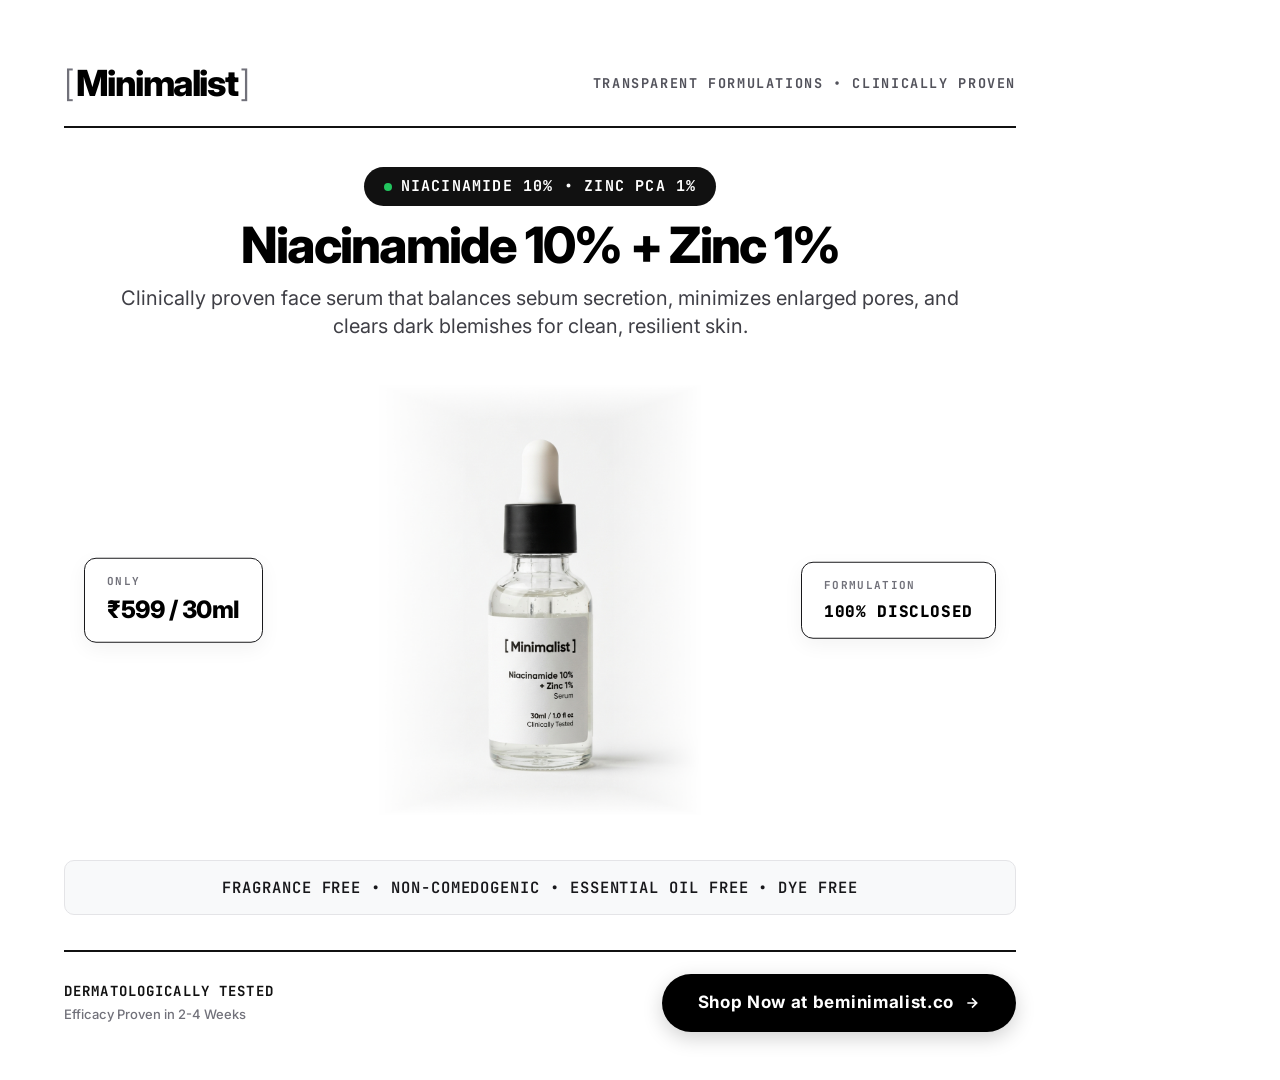
==== templates/export.html @ f6e40dea "feat: Minimalist Ad Creative Studio - Part A - Flask backend with product presets and template-based" ====
<!DOCTYPE html>
<html lang="en">
<head>
  <meta charset="UTF-8">
  <meta name="viewport" content="width=1080, height=1080, initial-scale=1.0">
  <title>Minimalist 1080x1080 Ad Canvas</title>
  <link rel="preconnect" href="https://fonts.googleapis.com">
  <link rel="preconnect" href="https://fonts.gstatic.com" crossorigin>
  <link href="https://fonts.googleapis.com/css2?family=Inter:wght@300;400;500;600;700;800;900&family=JetBrains+Mono:wght@400;500;600;700&display=swap" rel="stylesheet">
  <link rel="stylesheet" href="/static/css/style.css">
  <style>
    html, body {
      margin: 0;
      padding: 0;
      width: 1080px;
      height: 1080px;
      background: #ffffff !important;
      overflow: hidden;
    }
    .ad-creative-wrapper {
      transform: none !important;
      box-shadow: none !important;
      width: 1080px !important;
      height: 1080px !important;
    }
    .ad-creative {
      width: 1080px !important;
      height: 1080px !important;
      position: relative !important;
      box-shadow: none !important;
    }
  </style>
</head>
<body>
  <div class="ad-creative-wrapper">
    <div class="ad-creative" id="ad-creative">
      
      <!-- 1. Brand Header -->
      <header class="ad-top-bar">
        <div class="ad-brand-row">
          <div class="ad-brand-mark">
            <span class="ad-bracket">[</span>
            <span class="ad-name">Minimalist</span>
            <span class="ad-bracket">]</span>
          </div>
          <div class="ad-tagline">
            TRANSPARENT FORMULATIONS &bull; CLINICALLY PROVEN
          </div>
        </div>
        <div class="ad-rule-line"></div>
      </header>

      <!-- 2. Messaging Block -->
      <div class="ad-messaging-block">
        <div class="ad-active-badge">
          <span class="badge-accent-dot"></span>
          <span id="ad-active-text">Niacinamide 10% • Zinc PCA 1%</span>
        </div>

        <h1 class="ad-headline-text" id="ad-headline-text">
          Niacinamide 10% + Zinc 1%
        </h1>

        <p class="ad-description-text" id="ad-description-text">
          Clinically proven face serum that balances sebum secretion, minimizes enlarged pores, and clears dark blemishes for clean, resilient skin.
        </p>
      </div>

      <!-- 3. Centered Hero Product Section -->
      <div class="ad-hero-container">
        <div class="ad-price-pill">
          <span class="price-prefix">ONLY</span>
          <span class="price-amount" id="ad-price-text">₹599 / 30ml</span>
        </div>

        <div class="ad-bottle-wrapper">
          <div class="ad-contact-shadow"></div>
          <img id="ad-product-img" 
               src="/static/images/niacinamide.png" 
               alt="Minimalist Serum">
        </div>

        <div class="ad-purity-pill">
          <span class="purity-prefix">FORMULATION</span>
          <span class="purity-title">100% DISCLOSED</span>
        </div>
      </div>

      <!-- 4. Free-From Claims Clinical Banner -->
      <div class="ad-claims-strip" id="ad-claims-strip">
        <span id="ad-claims-text">Fragrance Free • Non-Comedogenic • Essential Oil Free • Dye Free</span>
      </div>

      <!-- 5. Bottom Footer & CTA Row -->
      <footer class="ad-bottom-bar">
        <div class="ad-footer-left">
          <span class="ad-cert-text">DERMATOLOGICALLY TESTED</span>
          <span class="ad-cert-sub">Efficacy Proven in 2-4 Weeks</span>
        </div>

        <div class="ad-cta-button" id="ad-cta-btn">
          <span id="ad-cta-text">Shop Now at beminimalist.co</span>
          <svg width="16" height="16" viewBox="0 0 24 24" fill="none" stroke="currentColor" stroke-width="2.5"><path d="M5 12h14M12 5l7 7-7 7"/></svg>
        </div>
      </footer>

    </div>
  </div>
</body>
</html>
---- static/css/style.css ----
/* ==========================================================================
   Minimalist Ad Creative Studio - Precision Design System
   ========================================================================== */

:root {
  --bg-dark: #0c0d0e;
  --panel-bg: #141518;
  --card-bg: #1c1e22;
  --border-subtle: #2b2e35;
  --border-focus: #ffffff;
  --text-main: #f3f4f6;
  --text-muted: #9ca3af;
  --text-dim: #6b7280;
  
  --brand-highlight: #22c55e;
  --font-sans: 'Inter', -apple-system, BlinkMacSystemFont, "Segoe UI", Roboto, sans-serif;
  --font-mono: 'JetBrains Mono', monospace;
  
  --radius-sm: 4px;
  --radius-md: 8px;
  --radius-pill: 9999px;
}

* {
  box-sizing: border-box;
  margin: 0;
  padding: 0;
}

body {
  font-family: var(--font-sans);
  background-color: var(--bg-dark);
  color: var(--text-main);
  line-height: 1.5;
  -webkit-font-smoothing: antialiased;
  min-height: 100vh;
}

/* Layout */
.app-layout {
  display: flex;
  flex-direction: column;
  height: 100vh;
  overflow: hidden;
}

/* Top App Header */
.app-header {
  height: 56px;
  background-color: var(--panel-bg);
  border-bottom: 1px solid var(--border-subtle);
  display: flex;
  align-items: center;
  justify-content: space-between;
  padding: 0 24px;
  flex-shrink: 0;
}

.brand-badge {
  display: flex;
  align-items: center;
  gap: 6px;
}

.brand-bracket {
  font-weight: 300;
  font-size: 1.2rem;
  color: var(--text-muted);
}

.brand-title {
  font-weight: 700;
  font-size: 1.1rem;
  letter-spacing: -0.03em;
  color: #ffffff;
}

.app-tag {
  font-family: var(--font-mono);
  font-size: 0.7rem;
  background: var(--card-bg);
  padding: 3px 8px;
  border-radius: var(--radius-sm);
  color: var(--text-muted);
  letter-spacing: 0.05em;
  margin-left: 12px;
  border: 1px solid var(--border-subtle);
}

.header-status {
  display: flex;
  align-items: center;
  gap: 8px;
  font-size: 0.8rem;
  color: var(--text-muted);
  font-family: var(--font-mono);
}

.status-indicator {
  width: 7px;
  height: 7px;
  background-color: var(--brand-highlight);
  border-radius: 50%;
  box-shadow: 0 0 8px rgba(34, 197, 94, 0.7);
}

/* Workspace Grid */
.workspace {
  display: flex;
  flex: 1;
  height: calc(100vh - 56px);
  overflow: hidden;
}

/* Control Panel */
.control-panel {
  width: 440px;
  background-color: var(--panel-bg);
  border-right: 1px solid var(--border-subtle);
  display: flex;
  flex-direction: column;
  padding: 22px;
  overflow-y: auto;
  flex-shrink: 0;
}

.panel-header h2 {
  font-size: 1.15rem;
  font-weight: 600;
  color: #ffffff;
}

.panel-subtitle {
  font-size: 0.8rem;
  color: var(--text-muted);
  margin-top: 3px;
  margin-bottom: 16px;
}

/* Preset Chips */
.preset-section {
  margin-bottom: 16px;
  padding-bottom: 14px;
  border-bottom: 1px solid var(--border-subtle);
}

.section-label {
  display: block;
  font-family: var(--font-mono);
  font-size: 0.7rem;
  text-transform: uppercase;
  color: var(--text-muted);
  letter-spacing: 0.06em;
  margin-bottom: 8px;
}

.preset-chips {
  display: flex;
  flex-wrap: wrap;
  gap: 6px;
}

.preset-chip {
  background-color: var(--card-bg);
  border: 1px solid var(--border-subtle);
  color: var(--text-main);
  padding: 6px 10px;
  border-radius: var(--radius-sm);
  font-size: 0.76rem;
  cursor: pointer;
  transition: all 0.15s ease;
}

.preset-chip:hover {
  background-color: #272a30;
  border-color: var(--text-muted);
}

.preset-chip.active {
  background-color: #ffffff;
  color: #000000;
  border-color: #ffffff;
  font-weight: 600;
}

/* Form Styles */
.ad-form {
  display: flex;
  flex-direction: column;
  gap: 13px;
}

.form-group {
  display: flex;
  flex-direction: column;
  gap: 5px;
}

.form-row {
  display: flex;
  gap: 10px;
}

.flex-1 { flex: 1; }
.width-price { width: 130px; }

.form-group label {
  font-size: 0.76rem;
  font-weight: 500;
  color: var(--text-muted);
  display: flex;
  justify-content: space-between;
  align-items: center;
}

.badge-hint {
  font-family: var(--font-mono);
  font-size: 0.68rem;
  color: #9ca3af;
}

.form-group input,
.form-group textarea {
  background-color: var(--card-bg);
  border: 1px solid var(--border-subtle);
  border-radius: var(--radius-sm);
  padding: 9px 11px;
  color: var(--text-main);
  font-size: 0.84rem;
  font-family: var(--font-sans);
  transition: border-color 0.15s ease;
}

.form-group input:focus,
.form-group textarea:focus {
  outline: none;
  border-color: var(--border-focus);
}

.image-input-container {
  display: flex;
  gap: 8px;
}

.image-input-container input {
  flex: 1;
}

.file-upload-btn {
  display: inline-flex;
  align-items: center;
  gap: 5px;
  background-color: var(--card-bg);
  border: 1px solid var(--border-subtle);
  padding: 0 12px;
  border-radius: var(--radius-sm);
  cursor: pointer;
  font-size: 0.75rem;
  color: var(--text-main);
  transition: all 0.15s ease;
}

.file-upload-btn:hover {
  background-color: #272a30;
  border-color: var(--text-muted);
}

/* Actions */
.form-actions {
  display: flex;
  gap: 8px;
  margin-top: 6px;
}

.btn {
  display: inline-flex;
  align-items: center;
  justify-content: center;
  gap: 6px;
  padding: 10px 16px;
  font-size: 0.82rem;
  font-weight: 600;
  border-radius: var(--radius-sm);
  cursor: pointer;
  border: 1px solid transparent;
  transition: all 0.15s ease;
}

.btn-primary {
  background-color: #ffffff;
  color: #000000;
  flex: 1;
}

.btn-primary:hover {
  background-color: #e5e7eb;
}

.btn-secondary {
  background-color: transparent;
  border-color: var(--border-subtle);
  color: var(--text-muted);
}

.btn-secondary:hover {
  background-color: var(--card-bg);
  color: var(--text-main);
}

.btn-export {
  background-color: #ffffff;
  color: #000000;
  border: none;
  font-weight: 600;
}

.btn-export:hover {
  background-color: #e5e7eb;
}

/* Right Panel */
.preview-panel {
  flex: 1;
  display: flex;
  flex-direction: column;
  background-color: #08080a;
  overflow: hidden;
}

.preview-header {
  height: 52px;
  padding: 0 24px;
  display: flex;
  align-items: center;
  justify-content: space-between;
  border-bottom: 1px solid var(--border-subtle);
  background-color: var(--panel-bg);
}

.preview-title-wrap {
  display: flex;
  align-items: center;
  gap: 10px;
}

.preview-title-wrap h2 {
  font-size: 0.92rem;
  font-weight: 600;
  color: #ffffff;
}

.resolution-badge {
  font-family: var(--font-mono);
  font-size: 0.68rem;
  background-color: rgba(255, 255, 255, 0.08);
  padding: 2px 7px;
  border-radius: var(--radius-sm);
  color: var(--text-muted);
  letter-spacing: 0.05em;
}

.canvas-viewport {
  flex: 1;
  display: flex;
  align-items: center;
  justify-content: center;
  padding: 24px;
  background-color: #070809;
  overflow: hidden;
  position: relative;
}

.preview-footer-info {
  height: 34px;
  display: flex;
  align-items: center;
  justify-content: center;
  background-color: var(--panel-bg);
  border-top: 1px solid var(--border-subtle);
  font-size: 0.7rem;
  color: var(--text-dim);
  font-family: var(--font-mono);
}

/* ==========================================================================
   1080x1080 Native Ad Creative Container
   Exact 1:1 true square, pure white canvas, zero dead space, centered hierarchy
   ========================================================================== */

.ad-creative-wrapper {
  width: 1080px;
  height: 1080px;
  position: relative;
  transform-origin: center center;
  flex-shrink: 0;
  box-shadow: 0 30px 70px rgba(0, 0, 0, 0.9);
}

.ad-creative {
  width: 1080px;
  height: 1080px;
  position: absolute;
  top: 0;
  left: 0;
  background-color: #ffffff !important;
  color: #111111;
  padding: 56px 64px 48px 64px;
  display: flex;
  flex-direction: column;
  justify-content: space-between;
  align-items: center;
  box-sizing: border-box;
  overflow: hidden;
  font-family: var(--font-sans);
}

/* 1. Brand Header */
.ad-top-bar {
  width: 100%;
  display: flex;
  flex-direction: column;
  gap: 16px;
  flex-shrink: 0;
}

.ad-brand-row {
  display: flex;
  align-items: center;
  justify-content: space-between;
  width: 100%;
}

.ad-brand-mark {
  font-size: 36px;
  font-weight: 800;
  letter-spacing: -0.04em;
  color: #000000;
  display: flex;
  align-items: center;
  gap: 3px;
}

.ad-bracket {
  font-weight: 300;
  color: #71717a;
}

.ad-tagline {
  font-family: var(--font-mono);
  font-size: 13.5px;
  font-weight: 700;
  letter-spacing: 0.12em;
  color: #52525b;
}

.ad-rule-line {
  width: 100%;
  height: 2px;
  background-color: #111111;
}

/* 2. Messaging Block (Headline, Ingredient, Supporting text) */
.ad-messaging-block {
  width: 100%;
  display: flex;
  flex-direction: column;
  align-items: center;
  text-align: center;
  gap: 12px;
  max-width: 940px;
  margin-top: 4px;
  flex-shrink: 0;
}

.ad-active-badge {
  display: inline-flex;
  align-items: center;
  gap: 9px;
  background-color: #111111;
  color: #ffffff;
  padding: 8px 20px;
  border-radius: var(--radius-pill);
  font-family: var(--font-mono);
  font-size: 15px;
  font-weight: 700;
  letter-spacing: 0.08em;
  text-transform: uppercase;
}

.badge-accent-dot {
  width: 8px;
  height: 8px;
  border-radius: 50%;
  background-color: #22c55e;
}

.ad-headline-text {
  font-size: 50px;
  font-weight: 800;
  line-height: 1.08;
  letter-spacing: -0.035em;
  color: #000000;
  word-break: break-word;
  max-width: 920px;
}

.ad-description-text {
  font-size: 20px;
  line-height: 1.42;
  color: #3f3f46;
  max-width: 860px;
  font-weight: 400;
}

/* 3. Hero Product Container (Centered with Bottle & Badges) */
.ad-hero-container {
  width: 100%;
  height: 440px;
  position: relative;
  display: flex;
  align-items: center;
  justify-content: center;
  margin: 4px 0;
  flex-shrink: 0;
}

.ad-bottle-wrapper {
  position: relative;
  height: 100%;
  display: flex;
  align-items: center;
  justify-content: center;
  z-index: 2;
}

#ad-product-img {
  max-height: 430px;
  width: auto;
  object-fit: contain;
  mix-blend-mode: multiply;
  position: relative;
  z-index: 2;
}

.ad-contact-shadow {
  display: none;
}

/* Flanking Badges (Balanced & Centered with Bottle) */
.ad-price-pill {
  position: absolute;
  left: 20px;
  top: 50%;
  transform: translateY(-50%);
  display: flex;
  flex-direction: column;
  align-items: flex-start;
  background: #ffffff;
  border: 1.5px solid #18181b;
  padding: 14px 22px;
  border-radius: 12px;
  box-shadow: 0 6px 20px rgba(0, 0, 0, 0.05);
  z-index: 3;
}

.price-prefix {
  font-family: var(--font-mono);
  font-size: 11px;
  font-weight: 700;
  letter-spacing: 0.12em;
  color: #71717a;
}

.price-amount {
  font-size: 24px;
  font-weight: 800;
  letter-spacing: -0.02em;
  color: #000000;
  margin-top: 2px;
}

.ad-purity-pill {
  position: absolute;
  right: 20px;
  top: 50%;
  transform: translateY(-50%);
  display: flex;
  flex-direction: column;
  align-items: flex-start;
  background: #ffffff;
  border: 1.5px solid #18181b;
  padding: 14px 22px;
  border-radius: 12px;
  box-shadow: 0 6px 20px rgba(0, 0, 0, 0.05);
  z-index: 3;
}

.purity-prefix {
  font-family: var(--font-mono);
  font-size: 11px;
  font-weight: 700;
  letter-spacing: 0.12em;
  color: #71717a;
}

.purity-title {
  font-family: var(--font-mono);
  font-size: 16px;
  font-weight: 800;
  letter-spacing: 0.04em;
  color: #000000;
  margin-top: 6px;
}

/* 4. Free-From Claims Strip */
.ad-claims-strip {
  width: 100%;
  background-color: #f8f9fa;
  border: 1.5px solid #e4e4e7;
  border-radius: 10px;
  padding: 15px 28px;
  display: flex;
  align-items: center;
  justify-content: center;
  text-align: center;
  font-family: var(--font-mono);
  font-size: 15.5px;
  font-weight: 600;
  letter-spacing: 0.06em;
  color: #18181b;
  text-transform: uppercase;
  flex-shrink: 0;
}

/* 5. Bottom Footer & CTA Row */
.ad-bottom-bar {
  width: 100%;
  display: flex;
  align-items: center;
  justify-content: space-between;
  border-top: 2px solid #111111;
  padding-top: 22px;
  flex-shrink: 0;
}

.ad-footer-left {
  display: flex;
  flex-direction: column;
  gap: 3px;
}

.ad-cert-text {
  font-family: var(--font-mono);
  font-size: 14px;
  font-weight: 700;
  letter-spacing: 0.08em;
  color: #111111;
}

.ad-cert-sub {
  font-size: 13px;
  color: #71717a;
  font-weight: 500;
}

.ad-cta-button {
  background-color: #000000;
  color: #ffffff;
  padding: 16px 36px;
  border-radius: var(--radius-pill);
  font-weight: 700;
  font-size: 17px;
  letter-spacing: 0.04em;
  display: inline-flex;
  align-items: center;
  gap: 10px;
  box-shadow: 0 6px 20px rgba(0, 0, 0, 0.18);
}
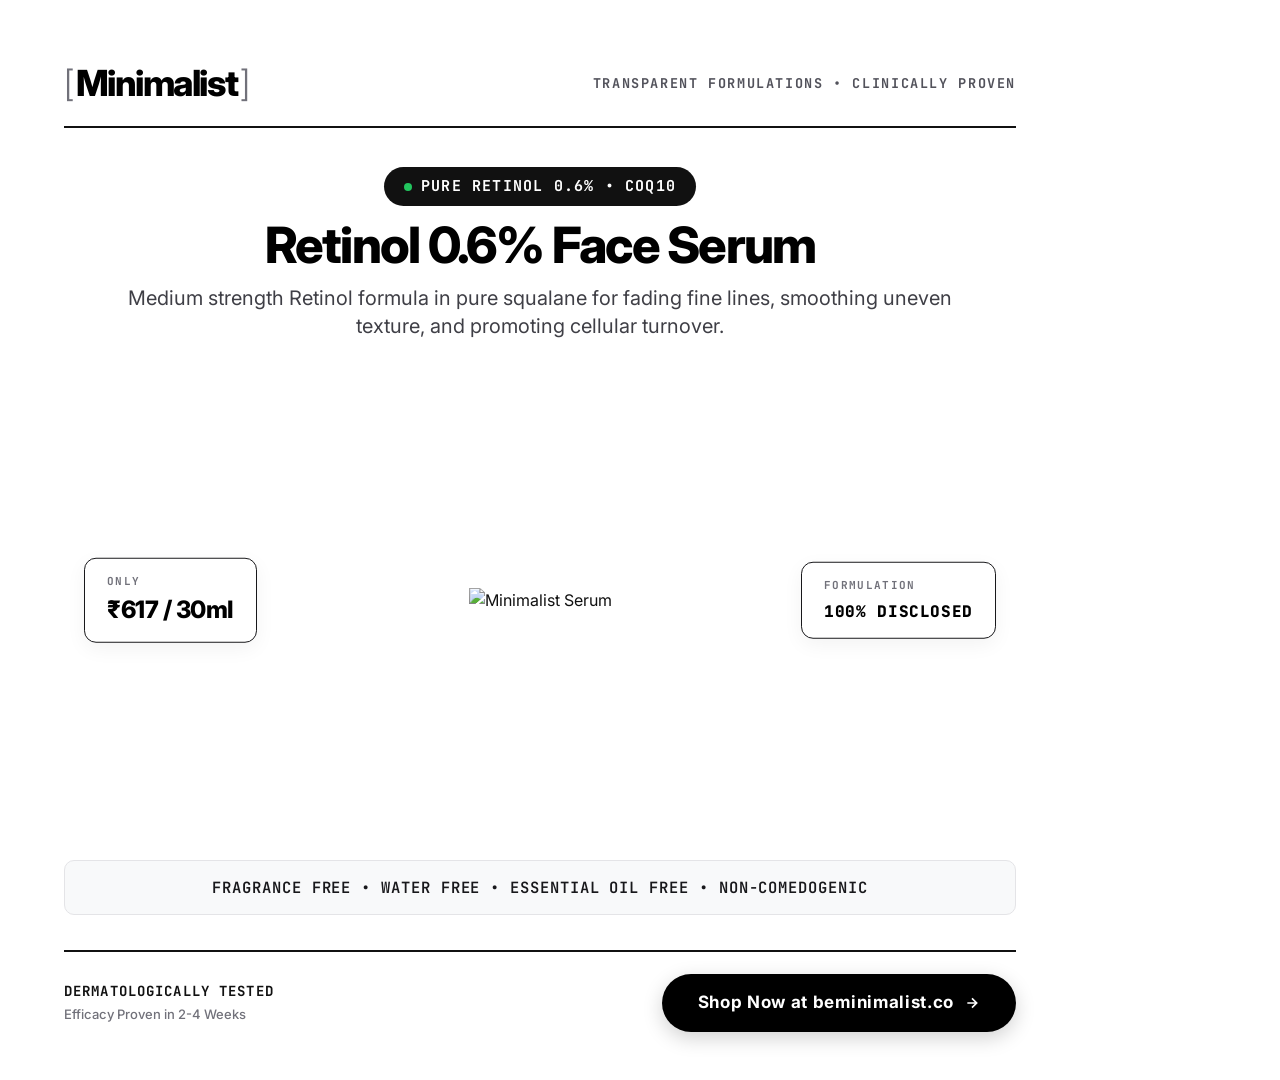
==== commit 085e5aae: "feat: make product URL primary input with server-side beminimalist.co fetch, manual fallback, and er" ====
--- a/templates/export.html
+++ b/templates/export.html
@@ -54,15 +54,15 @@
       <div class="ad-messaging-block">
         <div class="ad-active-badge">
           <span class="badge-accent-dot"></span>
-          <span id="ad-active-text">Niacinamide 10% • Zinc PCA 1%</span>
+          <span id="ad-active-text">Pure Retinol 0.6% • CoQ10</span>
         </div>
 
         <h1 class="ad-headline-text" id="ad-headline-text">
-          Niacinamide 10% + Zinc 1%
+          Retinol 0.6% Face Serum
         </h1>
 
         <p class="ad-description-text" id="ad-description-text">
-          Clinically proven face serum that balances sebum secretion, minimizes enlarged pores, and clears dark blemishes for clean, resilient skin.
+          Medium strength Retinol formula in pure squalane for fading fine lines, smoothing uneven texture, and promoting cellular turnover.
         </p>
       </div>
 
@@ -70,14 +70,15 @@
       <div class="ad-hero-container">
         <div class="ad-price-pill">
           <span class="price-prefix">ONLY</span>
-          <span class="price-amount" id="ad-price-text">₹599 / 30ml</span>
+          <span class="price-amount" id="ad-price-text">₹617 / 30ml</span>
         </div>
 
         <div class="ad-bottle-wrapper">
           <div class="ad-contact-shadow"></div>
           <img id="ad-product-img" 
-               src="/static/images/niacinamide.png" 
-               alt="Minimalist Serum">
+               src="https://cdn.shopify.com/s/files/1/0410/9608/5665/files/Retinol_06_New.png?v=1721398129" 
+               alt="Minimalist Serum"
+               crossorigin="anonymous">
         </div>
 
         <div class="ad-purity-pill">
@@ -88,7 +89,7 @@
 
       <!-- 4. Free-From Claims Clinical Banner -->
       <div class="ad-claims-strip" id="ad-claims-strip">
-        <span id="ad-claims-text">Fragrance Free • Non-Comedogenic • Essential Oil Free • Dye Free</span>
+        <span id="ad-claims-text">Fragrance Free • Water Free • Essential Oil Free • Non-Comedogenic</span>
       </div>
 
       <!-- 5. Bottom Footer & CTA Row -->
--- a/static/css/style.css
+++ b/static/css/style.css
@@ -137,21 +137,189 @@
   margin-bottom: 16px;
 }
 
+/* Primary URL Input Section */
+.url-primary-section {
+  background: #17191d;
+  border: 1px solid #333842;
+  border-radius: var(--radius-md);
+  padding: 14px;
+  margin-bottom: 18px;
+}
+
+.primary-tag-row {
+  display: flex;
+  justify-content: space-between;
+  align-items: center;
+  margin-bottom: 8px;
+}
+
+.badge-primary-input {
+  background: #ffffff;
+  color: #000000;
+  font-size: 0.65rem;
+  font-weight: 800;
+  font-family: var(--font-mono);
+  letter-spacing: 0.08em;
+  padding: 2px 7px;
+  border-radius: var(--radius-sm);
+}
+
+.url-subhint {
+  font-size: 0.7rem;
+  color: var(--text-dim);
+  font-family: var(--font-mono);
+}
+
+.url-label {
+  font-size: 0.78rem;
+  font-weight: 600;
+  color: #ffffff;
+  margin-bottom: 6px;
+  display: block;
+}
+
+.url-input-container {
+  display: flex;
+  gap: 8px;
+  align-items: center;
+  position: relative;
+}
+
+.url-icon {
+  position: absolute;
+  left: 10px;
+  color: var(--text-dim);
+  pointer-events: none;
+  display: flex;
+  align-items: center;
+}
+
+.url-text-input {
+  flex: 1;
+  padding: 9px 10px 9px 34px;
+  background: #0c0d0e;
+  border: 1px solid var(--border-subtle);
+  border-radius: var(--radius-sm);
+  color: #ffffff;
+  font-size: 0.8rem;
+  font-family: var(--font-mono);
+  outline: none;
+  transition: all 0.2s ease;
+}
+
+.url-text-input:focus {
+  border-color: #ffffff;
+  box-shadow: 0 0 0 1px #ffffff;
+}
+
+.btn-fetch {
+  background: #ffffff;
+  color: #000000;
+  border: 1px solid #ffffff;
+  border-radius: var(--radius-sm);
+  padding: 9px 14px;
+  font-size: 0.78rem;
+  font-weight: 600;
+  cursor: pointer;
+  display: flex;
+  align-items: center;
+  gap: 6px;
+  white-space: nowrap;
+  transition: all 0.15s ease;
+}
+
+.btn-fetch:hover {
+  background: #e5e7eb;
+  transform: translateY(-1px);
+}
+
+.btn-fetch:active {
+  transform: translateY(0);
+}
+
+.btn-fetch.loading {
+  opacity: 0.8;
+  cursor: wait;
+  pointer-events: none;
+}
+
+.fetch-spinner-icon {
+  display: none;
+  animation: spin 0.8s linear infinite;
+}
+
+.btn-fetch.loading .fetch-spinner-icon {
+  display: inline-block;
+}
+
+.btn-fetch.loading .fetch-normal-icon {
+  display: none;
+}
+
+@keyframes spin {
+  100% { transform: rotate(360deg); }
+}
+
+.fetch-status-banner {
+  margin-top: 10px;
+  padding: 10px 12px;
+  border-radius: var(--radius-sm);
+  font-size: 0.78rem;
+  line-height: 1.4;
+  animation: fadeIn 0.2s ease;
+}
+
+@keyframes fadeIn {
+  from { opacity: 0; transform: translateY(-3px); }
+  to { opacity: 1; transform: translateY(0); }
+}
+
+.fetch-status-banner.success {
+  background: rgba(34, 197, 94, 0.12);
+  border: 1px solid rgba(34, 197, 94, 0.4);
+  color: #86efac;
+}
+
+.fetch-status-banner.error {
+  background: rgba(239, 68, 68, 0.14);
+  border: 1px solid rgba(239, 68, 68, 0.45);
+  color: #fca5a5;
+}
+
+.fetch-status-banner.loading {
+  background: rgba(59, 130, 246, 0.12);
+  border: 1px solid rgba(59, 130, 246, 0.35);
+  color: #93c5fd;
+}
+
+.status-title {
+  font-weight: 600;
+  display: flex;
+  align-items: center;
+  gap: 6px;
+  margin-bottom: 2px;
+}
+
+.status-detail {
+  font-size: 0.72rem;
+  opacity: 0.9;
+}
+
 /* Preset Chips */
 .preset-section {
-  margin-bottom: 16px;
-  padding-bottom: 14px;
-  border-bottom: 1px solid var(--border-subtle);
+  margin-top: 12px;
+  padding-top: 10px;
+  border-top: 1px solid rgba(255, 255, 255, 0.08);
 }
 
 .section-label {
   display: block;
   font-family: var(--font-mono);
-  font-size: 0.7rem;
+  font-size: 0.68rem;
   text-transform: uppercase;
   color: var(--text-muted);
   letter-spacing: 0.06em;
-  margin-bottom: 8px;
+  margin-bottom: 7px;
 }
 
 .preset-chips {
@@ -164,9 +332,9 @@
   background-color: var(--card-bg);
   border: 1px solid var(--border-subtle);
   color: var(--text-main);
-  padding: 6px 10px;
-  border-radius: var(--radius-sm);
-  font-size: 0.76rem;
+  padding: 5px 9px;
+  border-radius: var(--radius-sm);
+  font-size: 0.72rem;
   cursor: pointer;
   transition: all 0.15s ease;
 }
@@ -181,6 +349,42 @@
   color: #000000;
   border-color: #ffffff;
   font-weight: 600;
+}
+
+/* Fallback Manual Section Header */
+.form-header-divider {
+  border-top: 1px solid var(--border-subtle);
+  padding-top: 14px;
+  margin-top: 6px;
+  margin-bottom: 12px;
+}
+
+.divider-title-row {
+  display: flex;
+  align-items: center;
+  justify-content: space-between;
+  margin-bottom: 3px;
+}
+
+.divider-title {
+  font-size: 0.95rem;
+  font-weight: 600;
+  color: #ffffff;
+}
+
+.divider-badge {
+  font-family: var(--font-mono);
+  font-size: 0.65rem;
+  color: var(--text-muted);
+  background: var(--card-bg);
+  padding: 2px 6px;
+  border-radius: var(--radius-sm);
+  border: 1px solid var(--border-subtle);
+}
+
+.divider-desc {
+  font-size: 0.74rem;
+  color: var(--text-muted);
 }
 
 /* Form Styles */
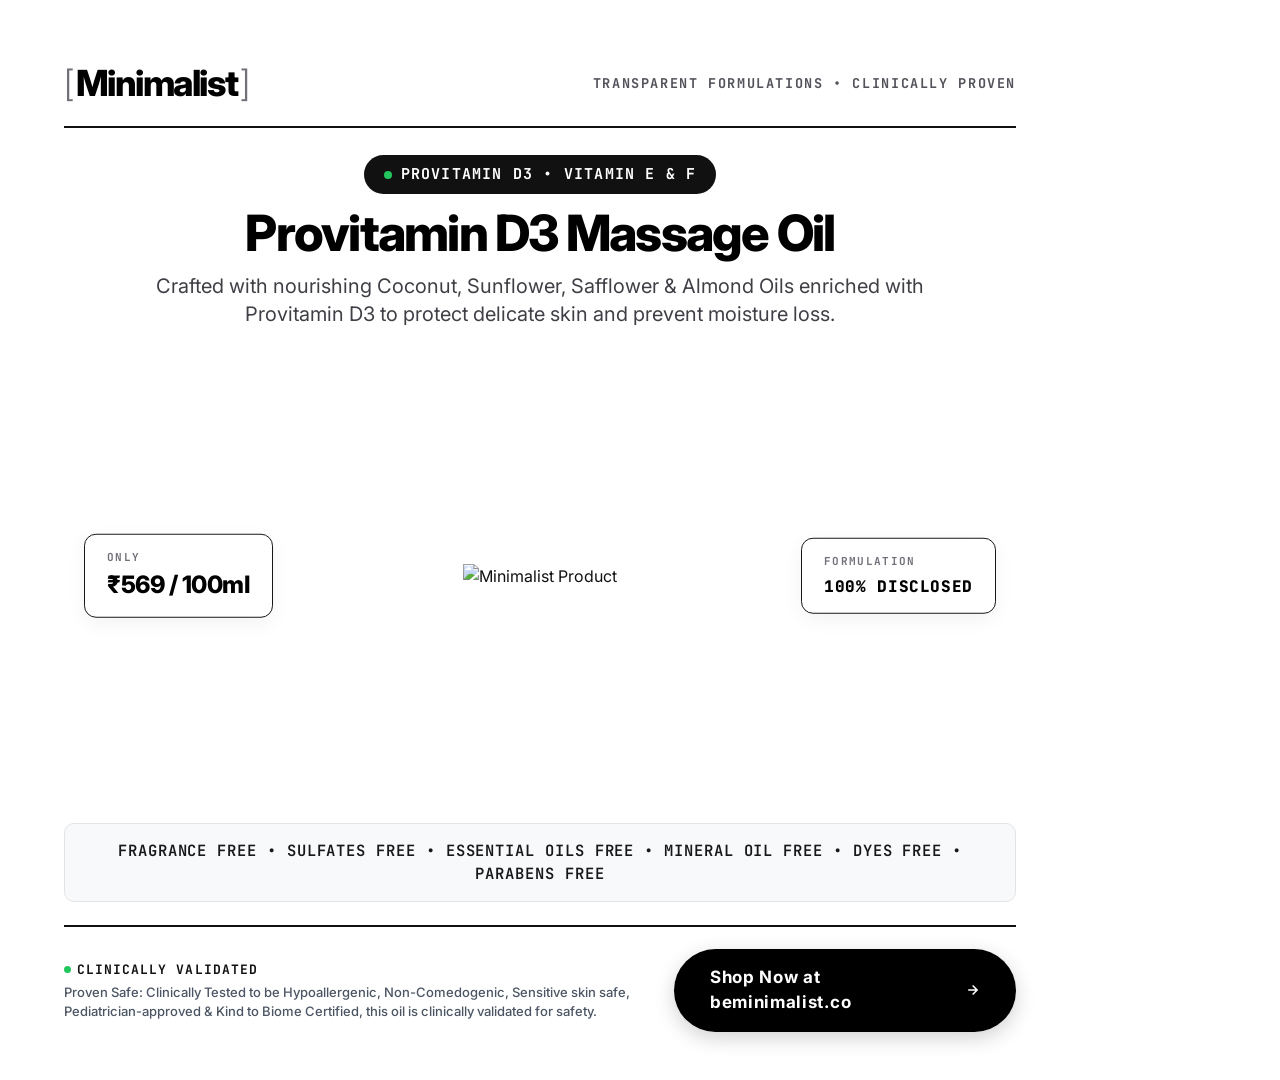
==== commit df3107de: "fix: dynamic free-from claims and clinical safety tested_for parsing from product page" ====
--- a/templates/export.html
+++ b/templates/export.html
@@ -54,15 +54,15 @@
       <div class="ad-messaging-block">
         <div class="ad-active-badge">
           <span class="badge-accent-dot"></span>
-          <span id="ad-active-text">Pure Retinol 0.6% • CoQ10</span>
+          <span id="ad-active-text">Provitamin D3 • Vitamin E & F</span>
         </div>
 
         <h1 class="ad-headline-text" id="ad-headline-text">
-          Retinol 0.6% Face Serum
+          Provitamin D3 Massage Oil
         </h1>
 
         <p class="ad-description-text" id="ad-description-text">
-          Medium strength Retinol formula in pure squalane for fading fine lines, smoothing uneven texture, and promoting cellular turnover.
+          Crafted with nourishing Coconut, Sunflower, Safflower & Almond Oils enriched with Provitamin D3 to protect delicate skin and prevent moisture loss.
         </p>
       </div>
 
@@ -70,14 +70,14 @@
       <div class="ad-hero-container">
         <div class="ad-price-pill">
           <span class="price-prefix">ONLY</span>
-          <span class="price-amount" id="ad-price-text">₹617 / 30ml</span>
+          <span class="price-amount" id="ad-price-text">₹569 / 100ml</span>
         </div>
 
         <div class="ad-bottle-wrapper">
           <div class="ad-contact-shadow"></div>
           <img id="ad-product-img" 
-               src="https://cdn.shopify.com/s/files/1/0410/9608/5665/files/Retinol_06_New.png?v=1721398129" 
-               alt="Minimalist Serum"
+               src="https://cdn.shopify.com/s/files/1/0410/9608/5665/files/MassageOilNew.png?v=1721398127" 
+               alt="Minimalist Product"
                crossorigin="anonymous">
         </div>
 
@@ -89,14 +89,19 @@
 
       <!-- 4. Free-From Claims Clinical Banner -->
       <div class="ad-claims-strip" id="ad-claims-strip">
-        <span id="ad-claims-text">Fragrance Free • Water Free • Essential Oil Free • Non-Comedogenic</span>
+        <span id="ad-claims-text">Fragrance Free • Sulfates Free • Essential Oils Free • Mineral Oil Free • Dyes Free • Parabens Free</span>
       </div>
 
       <!-- 5. Bottom Footer & CTA Row -->
       <footer class="ad-bottom-bar">
         <div class="ad-footer-left">
-          <span class="ad-cert-text">DERMATOLOGICALLY TESTED</span>
-          <span class="ad-cert-sub">Efficacy Proven in 2-4 Weeks</span>
+          <div class="ad-cert-badge-wrap">
+            <span class="ad-cert-dot"></span>
+            <span class="ad-cert-text" id="ad-cert-tag">CLINICALLY VALIDATED</span>
+          </div>
+          <p class="ad-cert-sub" id="ad-tested-text">
+            Proven Safe: Clinically Tested to be Hypoallergenic, Non-Comedogenic, Sensitive skin safe, Pediatrician-approved &amp; Kind to Biome Certified, this oil is clinically validated for safety.
+          </p>
         </div>
 
         <div class="ad-cta-button" id="ad-cta-btn">
--- a/static/css/style.css
+++ b/static/css/style.css
@@ -850,21 +850,42 @@
 .ad-footer-left {
   display: flex;
   flex-direction: column;
-  gap: 3px;
+  gap: 4px;
+  max-width: 610px;
+}
+
+.ad-cert-badge-wrap {
+  display: flex;
+  align-items: center;
+  gap: 6px;
+}
+
+.ad-cert-dot {
+  width: 7px;
+  height: 7px;
+  background-color: var(--brand-highlight);
+  border-radius: 50%;
+  flex-shrink: 0;
 }
 
 .ad-cert-text {
   font-family: var(--font-mono);
-  font-size: 14px;
+  font-size: 13px;
   font-weight: 700;
   letter-spacing: 0.08em;
   color: #111111;
+  text-transform: uppercase;
 }
 
 .ad-cert-sub {
   font-size: 13px;
-  color: #71717a;
+  line-height: 1.45;
+  color: #4b5563;
   font-weight: 500;
+  display: -webkit-box;
+  -webkit-line-clamp: 3;
+  -webkit-box-orient: vertical;
+  overflow: hidden;
 }
 
 .ad-cta-button {
